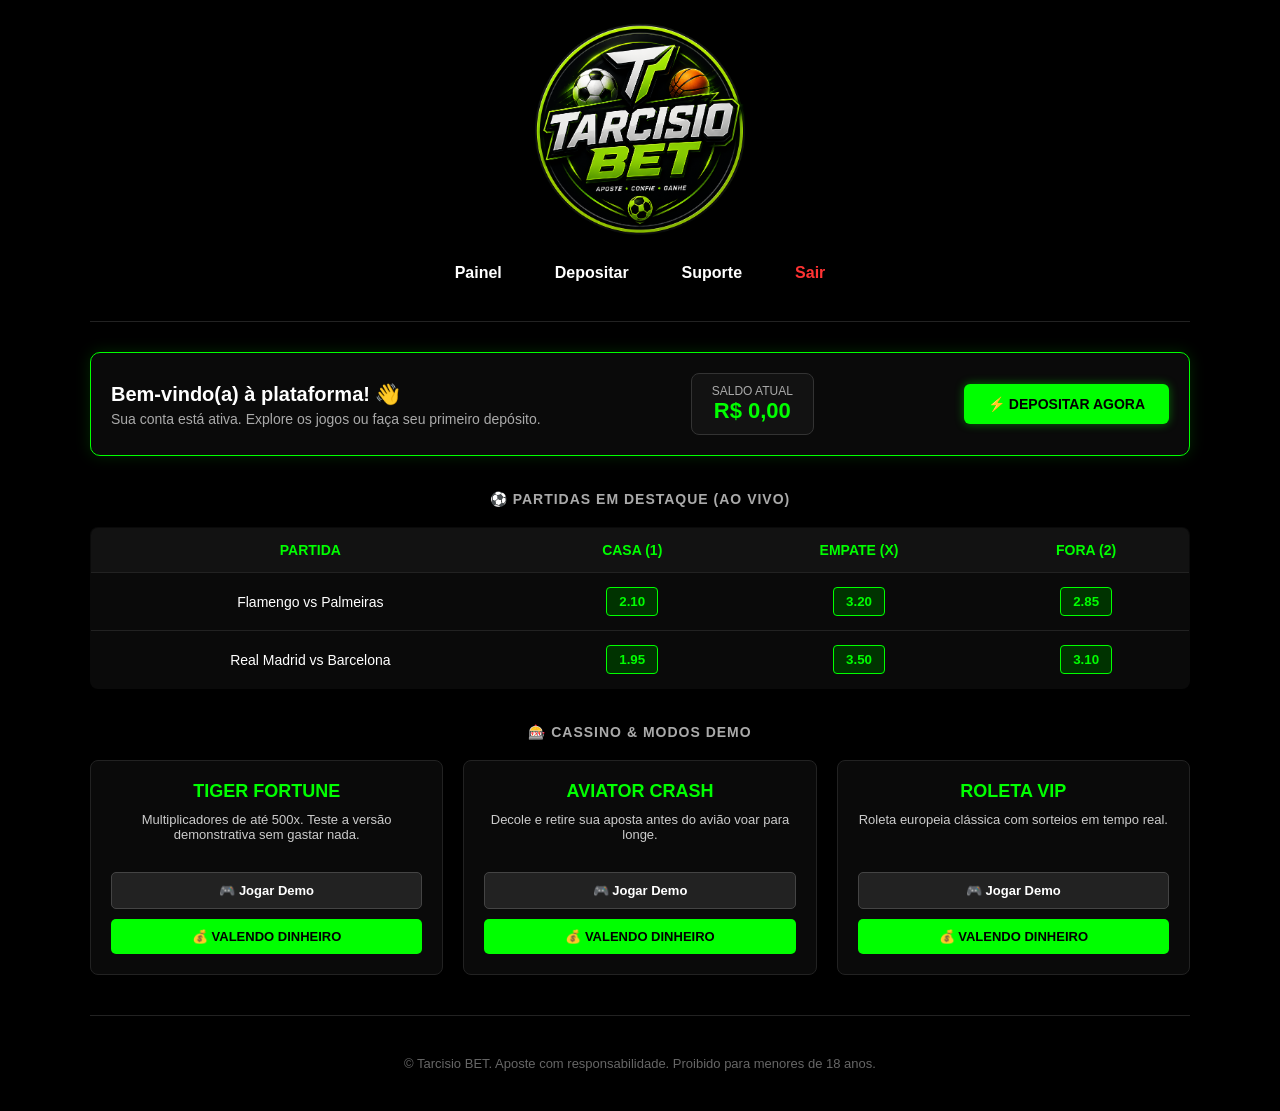
==== dashboard.html @ fb3112d4 "tarcisiobet" ====
<!DOCTYPE html>
<html lang="pt-br">
<head>
    <meta charset="UTF-8">
    <meta name="viewport" content="width=device-width, initial-scale=1.0">
    <title>Tarcisio BET - Painel do Usuário</title>
    <link rel="icon" type="image/png" href="navegador.png">
    <link rel="stylesheet" href="style.css">
    <style>
        /* ESTILOS EXCLUSIVOS DO PAINEL DO USUÁRIO */
        .bar-usuario {
            background-color: #0a0a0a;
            border: 1px solid #00ff00;
            border-radius: 10px;
            padding: 20px;
            max-width: 1100px;
            margin: 20px auto;
            display: flex;
            justify-content: space-between;
            align-items: center;
            flex-wrap: wrap;
            gap: 15px;
            box-shadow: 0 0 15px rgba(0, 255, 0, 0.15);
        }

        .info-usuario h3 {
            color: #ffffff;
            font-size: 20px;
            margin-bottom: 5px;
        }

        .info-usuario p {
            color: #aaaaaa;
            font-size: 14px;
        }

        .saldo-box {
            background-color: #121212;
            border: 1px solid #333333;
            padding: 10px 20px;
            border-radius: 8px;
            text-align: center;
        }

        .saldo-box label {
            display: block;
            font-size: 12px;
            color: #aaaaaa;
            text-transform: uppercase;
        }

        .saldo-box span {
            font-size: 22px;
            font-weight: bold;
            color: #00ff00;
        }

        .btn-deposito-rapido {
            background-color: #00ff00 !important;
            color: #000000 !important;
            font-weight: bold;
            text-decoration: none;
            padding: 12px 24px;
            border-radius: 6px;
            text-transform: uppercase;
            font-size: 14px;
            transition: 0.2s;
            box-shadow: 0 0 10px rgba(0, 255, 0, 0.4);
        }

        .btn-deposito-rapido:hover {
            background-color: #00cc00 !important;
            transform: scale(1.03);
        }

        /* SEÇÃO DE JOGOS & DEMO */
        .jogos-grid {
            display: grid;
            grid-template-columns: repeat(3, 1fr);
            gap: 20px;
            max-width: 1100px;
            margin: 20px auto 40px auto;
        }

        .card-jogo {
            background-color: #0a0a0a;
            border: 1px solid #222222;
            border-radius: 8px;
            padding: 20px;
            text-align: center;
            transition: border-color 0.2s;
        }

        .card-jogo:hover {
            border-color: #00ff00;
        }

        .card-jogo h4 {
            color: #00ff00;
            font-size: 18px;
            margin-bottom: 10px;
            text-transform: uppercase;
        }

        .card-jogo p {
            font-size: 13px;
            color: #cccccc;
            margin-bottom: 20px;
            min-height: 40px;
        }

        .botoes-jogo {
            display: flex;
            flex-direction: column;
            gap: 10px;
        }

        .btn-demo {
            background-color: #222222;
            color: #ffffff;
            border: 1px solid #444444;
            padding: 10px;
            border-radius: 5px;
            cursor: pointer;
            font-weight: bold;
            font-size: 13px;
            transition: 0.2s;
        }

        .btn-demo:hover {
            background-color: #333333;
            border-color: #00ff00;
            color: #00ff00;
        }

        .btn-jogar-real {
            background-color: #00ff00;
            color: #000000;
            border: none;
            padding: 10px;
            border-radius: 5px;
            cursor: pointer;
            font-weight: bold;
            font-size: 13px;
            text-transform: uppercase;
        }

        /* TABELA DE JOGOS AO VIVO */
        .tabela-apostas {
            max-width: 1100px;
            margin: 20px auto;
            width: 100%;
            border-collapse: collapse;
            background-color: #0a0a0a;
            border-radius: 8px;
            overflow: hidden;
            border: 1px solid #222222;
        }

        .tabela-apostas th, .tabela-apostas td {
            padding: 14px;
            text-align: center;
            border-bottom: 1px solid #222222;
            font-size: 14px;
        }

        .tabela-apostas th {
            background-color: #121212;
            color: #00ff00;
            text-transform: uppercase;
        }

        .btn-odd {
            background-color: #003300;
            color: #00ff00;
            border: 1px solid #00ff00;
            padding: 6px 12px;
            border-radius: 4px;
            cursor: pointer;
            font-weight: bold;
            transition: 0.2s;
        }

        .btn-odd:hover {
            background-color: #00ff00;
            color: #000000;
        }

        @media (max-width: 850px) {
            .jogos-grid {
                grid-template-columns: 1fr;
            }
            .bar-usuario {
                flex-direction: column;
                text-align: center;
            }
        }
    </style>
</head>
<body>

    <header>
        <div class="logo-container">
            <a href="dashboard.html">
                <img src="logo da bet.png" alt="Logo Tarcisio BET">
            </a>
        </div>
        
        <nav class="menu-navegacao">
            <a class="btn-inicio" href="dashboard.html">Painel</a>
            <a class="btn-inicio" href="pagamento.html">Depositar</a>
            <a class="btn-inicio" href="suporte.html">Suporte</a>
            <a class="btn-inicio" href="pag principal.html" style="color: #ff3333 !important;">Sair</a>
        </nav>
    </header>

    <hr>

    <main>
        <!-- BARRA DO USUÁRIO LOGADO -->
        <section class="bar-usuario">
            <div class="info-usuario">
                <h3 id="nome_boas_vindas">Bem-vindo(a) à plataforma! 👋</h3>
                <p>Sua conta está ativa. Explore os jogos ou faça seu primeiro depósito.</p>
            </div>

            <div class="saldo-box">
                <label>Saldo Atual</label>
                <span>R$ 0,00</span>
            </div>

            <a href="pagamento.html" class="btn-deposito-rapido">⚡ Depositar Agora</a>
        </section>

        <!-- APOSTAS ESPORTIVAS EM DESTAQUE -->
        <h3 class="titulo-secao">⚽ Partidas em Destaque (Ao Vivo)</h3>
        
        <table class="tabela-apostas">
            <thead>
                <tr>
                    <th>Partida</th>
                    <th>Casa (1)</th>
                    <th>Empate (X)</th>
                    <th>Fora (2)</th>
                </tr>
            </thead>
            <tbody>
                <tr>
                    <td>Flamengo vs Palmeiras</td>
                    <td><button class="btn-odd" onclick="alertaDeposito()">2.10</button></td>
                    <td><button class="btn-odd" onclick="alertaDeposito()">3.20</button></td>
                    <td><button class="btn-odd" onclick="alertaDeposito()">2.85</button></td>
                </tr>
                <tr>
                    <td>Real Madrid vs Barcelona</td>
                    <td><button class="btn-odd" onclick="alertaDeposito()">1.95</button></td>
                    <td><button class="btn-odd" onclick="alertaDeposito()">3.50</button></td>
                    <td><button class="btn-odd" onclick="alertaDeposito()">3.10</button></td>
                </tr>
            </tbody>
        </table>

        <!-- JOGOS DE CASSINO / SLOTS -->
        <h3 class="titulo-secao">🎰 Cassino & Modos Demo</h3>

        <div class="jogos-grid">
            <div class="card-jogo">
                <h4>Tiger Fortune</h4>
                <p>Multiplicadores de até 500x. Teste a versão demonstrativa sem gastar nada.</p>
                <div class="botoes-jogo">
                    <button class="btn-demo" onclick="abrirDemo('Tiger Fortune')">🎮 Jogar Demo</button>
                    <button class="btn-jogar-real" onclick="alertaDeposito()">💰 Valendo Dinheiro</button>
                </div>
            </div>

            <div class="card-jogo">
                <h4>Aviator Crash</h4>
                <p>Decole e retire sua aposta antes do avião voar para longe.</p>
                <div class="botoes-jogo">
                    <button class="btn-demo" onclick="abrirDemo('Aviator Crash')">🎮 Jogar Demo</button>
                    <button class="btn-jogar-real" onclick="alertaDeposito()">💰 Valendo Dinheiro</button>
                </div>
            </div>

            <div class="card-jogo">
                <h4>Roleta VIP</h4>
                <p>Roleta europeia clássica com sorteios em tempo real.</p>
                <div class="botoes-jogo">
                    <button class="btn-demo" onclick="abrirDemo('Roleta VIP')">🎮 Jogar Demo</button>
                    <button class="btn-jogar-real" onclick="alertaDeposito()">💰 Valendo Dinheiro</button>
                </div>
            </div>
        </div>
    </main>

    <hr>

    <footer>
        <p>© Tarcisio BET. Aposte com responsabilidade. Proibido para menores de 18 anos.</p>
    </footer>

    <script>
        // Pega o nome vindo do formulário de cadastro via URL (opcional)
        const params = new URLSearchParams(window.location.search);
        const nome = params.get('nome');
        if (nome) {
            document.getElementById('nome_boas_vindas').textContent = `Bem-vindo(a), ${nome}! 👋`;
        }

        // Função ao clicar em apostar com saldo zero
        function alertaDeposito() {
            if (confirm("Você precisa de saldo para apostar valendo dinheiro real.\nDeseja ir para a página de depósito agora?")) {
                window.location.href = "pagamento.html";
            }
        }

        // Modo treino (Demo)
        function abrirDemo(nomeJogo) {
            alert(`Iniciando modo demonstrativo do jogo: ${nomeJogo}.\n\n(Neste modo você joga com moedas fictícias para testar!)`);
        }
    </script>
</body>
</html>
---- style.css ----
/* ==========================================================
   CONFIGURAÇÃO GERAL, VARIÁVEIS E RESET (PRETO & VERDE NEON)
   ========================================================== */
:root {
    --primary: #00ff00;
    --primary-hover: #00cc00;
    --primary-glow: rgba(0, 255, 0, 0.25);
    --bg-dark: #000000;
    --card-bg: #0a0a0a;
    --surface: #121212;
    --border: #222222;
    --border-active: #00ff00;
    --text-main: #ffffff;
    --text-muted: #aaaaaa;
    --danger: #ff3355;
    --gold: #ffb703;
}

* {
    box-sizing: border-box;
    margin: 0;
    padding: 0;
    font-family: Arial, Helvetica, sans-serif;
    -webkit-tap-highlight-color: rgba(0, 255, 0, 0.2) !important;
}

/* ELIMINAÇÃO DO DESTAQUE AZUL AO SELECIONAR TEXTOS */
::selection {
    background-color: var(--primary) !important;
    color: #000000 !important;
}

html, body {
    background-color: var(--bg-dark) !important;
    color: var(--text-main) !important;
    width: 100%;
    min-height: 100vh;
    overflow-x: hidden;
}

body {
    padding: 20px 15px 40px 15px;
}

/* ==========================================================
   CABEÇALHO E REMOÇÃO DO FUNDO PRETO DA LOGO
   ========================================================== */
header {
    width: 100%;
    max-width: 1100px;
    margin: 0 auto 20px auto;
    text-align: center;
}

.logo-container {
    text-align: center;
    margin-bottom: 15px;
}

.logo-container img {
    max-width: 220px;
    width: 100%;
    height: auto;
    display: block;
    margin: 0 auto;
    /* Remove o quadrado preto e mantém apenas os elementos visíveis */
    mix-blend-mode: screen;
}

.menu-navegacao {
    display: flex;
    justify-content: center;
    gap: 15px;
    align-items: center;
    flex-wrap: wrap;
}

.btn-inicio {
    color: var(--text-main) !important;
    text-decoration: none;
    font-weight: bold;
    font-size: 16px;
    padding: 8px 18px;
    border-radius: 20px;
    border: 1px solid transparent;
    transition: all 0.2s ease;
}

.btn-inicio:hover, 
.btn-inicio.ativo {
    color: var(--primary) !important;
    background-color: var(--surface) !important;
    border-color: var(--primary);
    box-shadow: 0 0 10px var(--primary-glow);
}

hr {
    border: 0;
    height: 1px;
    background: var(--border);
    margin: 30px auto;
    width: 100%;
    max-width: 1100px;
}

/* ==========================================================
   CONTAINER PRINCIPAL
   ========================================================== */
.container {
    max-width: 1100px;
    margin: 0 auto;
    padding: 0;
}

/* ==========================================================
   HERO BANNER & BANNER DEMO
   ========================================================== */
.hero-banner,
.banner-demo {
    background: linear-gradient(135deg, rgba(0, 255, 0, 0.08) 0%, var(--card-bg) 100%);
    border: 1px solid var(--primary);
    border-radius: 12px;
    padding: 30px 20px;
    margin: 20px auto 25px auto;
    max-width: 1100px;
    width: 100%;
    text-align: center;
    box-shadow: 0 0 20px var(--primary-glow);
    display: flex;
    flex-direction: column;
    align-items: center;
    justify-content: center;
    gap: 15px;
}

.banner-demo {
    flex-direction: row;
    justify-content: space-between;
    text-align: left;
}

.hero-banner h2,
.banner-demo h2 {
    font-size: 24px;
    margin: 0;
    color: var(--primary);
    text-transform: uppercase;
    font-weight: 800;
}

.hero-banner p,
.banner-demo p {
    color: var(--text-muted);
    font-size: 15px;
    margin: 0;
    line-height: 1.5;
}

.badge-demo {
    background-color: var(--primary);
    color: #000000;
    padding: 8px 16px;
    font-weight: 800;
    border-radius: 30px;
    font-size: 12px;
    text-transform: uppercase;
    box-shadow: 0 0 12px var(--primary-glow);
    white-space: nowrap;
}

.btn-criar-conta,
.btn-criar-conta-banner {
    display: inline-block;
    background-color: var(--primary) !important;
    color: #000000 !important;
    font-weight: bold;
    font-size: 16px;
    text-transform: uppercase;
    text-decoration: none;
    padding: 14px 28px;
    border-radius: 8px;
    border: none;
    cursor: pointer;
    box-shadow: 0 0 15px var(--primary-glow);
    transition: all 0.2s ease-in-out;
}

.btn-criar-conta:hover,
.btn-criar-conta-banner:hover {
    background-color: var(--primary-hover) !important;
    transform: scale(1.02);
    box-shadow: 0 0 25px var(--primary-glow);
}

/* ==========================================================
   FILTROS DE CATEGORIA (PÁGINA DE JOGOS)
   ========================================================== */
.categorias-bar {
    display: flex;
    gap: 10px;
    margin-bottom: 25px;
    overflow-x: auto;
    padding-bottom: 8px;
    scrollbar-width: none;
}

.categorias-bar::-webkit-scrollbar {
    display: none;
}

.btn-cat {
    background-color: var(--card-bg);
    border: 1px solid var(--border);
    color: var(--text-muted);
    padding: 10px 20px;
    border-radius: 30px;
    cursor: pointer;
    font-weight: bold;
    font-size: 13px;
    white-space: nowrap;
    transition: all 0.2s ease;
}

.btn-cat.ativo, 
.btn-cat:hover {
    border-color: var(--primary);
    color: var(--primary);
    background-color: rgba(0, 255, 0, 0.1);
    box-shadow: 0 0 10px var(--primary-glow);
}

/* ==========================================================
   CARDS DE MODALIDADES E JOGOS (GRID SIMÉTRICO)
   ========================================================== */
.titulo-secao {
    text-align: center;
    margin: 35px auto 15px auto;
    font-size: 14px;
    color: var(--text-muted);
    text-transform: uppercase;
    letter-spacing: 1px;
}

.cards-grid,
.grid-jogos {
    display: grid;
    grid-template-columns: repeat(auto-fill, minmax(250px, 1fr));
    gap: 20px;
    margin: 20px auto 30px auto;
    max-width: 1100px;
    width: 100%;
}

.card,
.card-jogo {
    background-color: var(--card-bg);
    border: 1px solid var(--border);
    border-radius: 12px;
    padding: 20px;
    text-align: center;
    display: flex;
    flex-direction: column;
    justify-content: space-between;
    box-shadow: 0 0 15px rgba(0, 0, 0, 0.5);
    transition: all 0.3s ease;
    overflow: hidden;
    position: relative;
}

.card:hover,
.card-jogo:hover {
    border-color: var(--primary);
    box-shadow: 0 0 20px var(--primary-glow);
    transform: translateY(-4px);
}

.card h3,
.info-jogo h3 {
    color: var(--primary);
    margin: 10px 0 6px 0;
    font-size: 18px;
    text-transform: uppercase;
    font-weight: bold;
}

.card p,
.info-jogo p {
    color: var(--text-muted);
    font-size: 13px;
    line-height: 1.4;
    margin-bottom: 15px;
}

.odd-highlight {
    font-size: 18px;
    font-weight: bold;
    color: var(--primary);
    margin-top: auto;
}

/* COMPONENTES DO CARD DE JOGO */
.capa-jogo {
    height: 150px;
    border-radius: 8px;
    background-size: cover;
    background-position: center;
    position: relative;
    display: flex;
    align-items: center;
    justify-content: center;
    border: 1px solid var(--border);
}

.tag-modalidade {
    position: absolute;
    top: 10px;
    left: 10px;
    background: rgba(0, 0, 0, 0.85);
    border: 1px solid var(--primary);
    color: var(--primary);
    font-size: 10px;
    font-weight: bold;
    padding: 4px 8px;
    border-radius: 4px;
    text-transform: uppercase;
    z-index: 2;
}

.icone-play {
    width: 50px;
    height: 50px;
    background-color: var(--primary);
    border-radius: 50%;
    display: flex;
    align-items: center;
    justify-content: center;
    color: #000000;
    font-size: 18px;
    opacity: 0;
    transform: scale(0.8);
    transition: all 0.25s ease;
    cursor: pointer;
    z-index: 2;
    box-shadow: 0 0 15px var(--primary-glow);
}

.card-jogo:hover .icone-play {
    opacity: 1;
    transform: scale(1);
}

.botoes-card {
    display: grid;
    grid-template-columns: 1fr 1fr;
    gap: 8px;
    margin-top: 10px;
}

.btn-play-demo {
    background-color: var(--surface);
    color: var(--primary);
    border: 1px solid var(--primary);
    padding: 10px;
    border-radius: 6px;
    font-weight: bold;
    font-size: 12px;
    cursor: pointer;
    transition: all 0.2s ease;
}

.btn-play-demo:hover {
    background-color: var(--primary);
    color: #000000;
}

.btn-play-real {
    background-color: var(--primary);
    color: #000000;
    border: none;
    padding: 10px;
    border-radius: 6px;
    font-weight: bold;
    font-size: 12px;
    cursor: pointer;
    transition: all 0.2s ease;
}

.btn-play-real:hover {
    background-color: var(--primary-hover);
}

/* ==========================================================
   CAIXAS DE FORMULÁRIO (CADASTRO, SUPORTE, PAGAMENTO)
   ========================================================== */
.caixa-cadastro, 
.card-container,
.suporte-container,
.caixa-pagamento {
    background-color: var(--card-bg);
    border: 1px solid var(--primary);
    border-radius: 12px;
    padding: 30px;
    width: 100%;
    max-width: 520px;
    margin: 30px auto;
    box-shadow: 0 0 20px var(--primary-glow);
}

/* ==========================================================
   TÍTULOS E ELEMENTOS TEXTUAIS
   ========================================================== */
h1 {
    color: var(--primary);
    text-align: center;
    text-transform: uppercase;
    font-size: 24px;
    margin-top: 0;
    margin-bottom: 25px;
    font-weight: 800;
}

h2 {
    font-size: 16px;
    color: var(--text-muted);
    margin: 20px 0 10px 0;
    text-transform: uppercase;
    letter-spacing: 0.5px;
}

.aviso-deposito-minimo {
    font-size: 13px;
    color: var(--primary);
    margin-bottom: 15px;
    font-weight: bold;
}

/* ==========================================================
   ENTRADAS DE DADOS E FORMULÁRIOS (CORREÇÃO DE AZUL DO NAVEGADOR)
   ========================================================== */
.label-campo {
    display: block;
    margin-bottom: 6px;
    font-size: 13px;
    color: var(--text-muted);
    font-weight: bold;
}

input[type="text"],
input[type="email"],
input[type="password"],
input[type="date"],
input[type="number"],
select,
textarea {
    width: 100%;
    padding: 12px;
    background-color: var(--surface) !important;
    border: 1px solid var(--border) !important;
    border-radius: 6px;
    color: var(--text-main) !important;
    font-size: 14px;
    margin-bottom: 15px;
    outline: none;
    transition: border-color 0.2s, box-shadow 0.2s;
}

/* CORREÇÃO PARA O CAMPO DE AUTO-FILL AZUL DO GOOGLE CHROME/EDGE */
input:-webkit-autofill,
input:-webkit-autofill:hover, 
input:-webkit-autofill:focus, 
input:-webkit-autofill:active {
    -webkit-box-shadow: 0 0 0 30px var(--surface) inset !important;
    -webkit-text-fill-color: var(--text-main) !important;
    caret-color: var(--primary) !important;
    transition: background-color 5000s ease-in-out 0s;
}

input::placeholder, 
textarea::placeholder {
    color: #666666;
}

select option {
    background-color: var(--surface);
    color: var(--text-main);
}

input:focus, 
select:focus,
textarea:focus {
    border-color: var(--primary) !important;
    box-shadow: 0 0 8px var(--primary-glow) !important;
}

/* ==========================================================
   BOTÕES DE SELEÇÃO DE APOSTA / VALORES
   ========================================================== */
.grid-apostas {
    display: grid;
    grid-template-columns: repeat(2, 1fr);
    gap: 12px;
    margin-bottom: 15px;
}

.card-aposta input[type="radio"] {
    display: none !important;
}

.card-aposta label {
    display: flex !important;
    align-items: center;
    justify-content: center;
    background-color: #002200 !important;
    border: 2px solid var(--primary) !important;
    border-radius: 8px;
    padding: 14px;
    color: var(--primary) !important;
    font-weight: bold;
    font-size: 16px;
    cursor: pointer;
    transition: all 0.2s ease-in-out;
    text-align: center;
    width: 100%;
}

.card-aposta label:hover {
    background-color: #004d00 !important;
    color: var(--text-main) !important;
    box-shadow: 0 0 10px var(--primary-glow);
    transform: translateY(-2px);
}

.card-aposta input[type="radio"]:checked + label {
    border-color: var(--primary) !important;
    background-color: var(--primary) !important;
    color: #000000 !important;
    box-shadow: 0 0 15px var(--primary-glow);
}

/* CAMPO DE VALOR CUSTOMIZADO */
.campo-customizado {
    display: flex;
    align-items: center;
    background-color: var(--surface) !important;
    border: 1px solid var(--border) !important;
    border-radius: 6px;
    padding: 0 12px;
    margin-top: 5px;
    margin-bottom: 15px;
}

.simbolo-moeda {
    color: var(--primary);
    font-weight: bold;
    font-size: 15px;
    margin-right: 8px;
}

.campo-customizado input {
    border: none !important;
    margin-bottom: 0 !important;
    background: transparent !important;
    padding: 12px 0;
    color: var(--text-main) !important;
    width: 100%;
}

/* ==========================================================
   MODAL POPUP DO JOGO DEMO
   ========================================================== */
.modal-overlay {
    position: fixed;
    top: 0;
    left: 0;
    width: 100%;
    height: 100%;
    background: rgba(0, 0, 0, 0.9);
    backdrop-filter: blur(8px);
    display: none;
    justify-content: center;
    align-items: center;
    z-index: 9999;
    padding: 16px;
    opacity: 0;
    transition: opacity 0.3s ease;
}

.modal-overlay.ativo {
    display: flex;
    opacity: 1;
}

.modal-container {
    background-color: var(--card-bg);
    border: 1px solid var(--primary);
    border-radius: 16px;
    width: 100%;
    max-width: 650px;
    overflow: hidden;
    box-shadow: 0 0 30px var(--primary-glow);
    display: flex;
    flex-direction: column;
}

.modal-header {
    background-color: var(--surface);
    padding: 16px 20px;
    display: flex;
    justify-content: space-between;
    align-items: center;
    border-bottom: 1px solid var(--border);
}

.modal-header h3 {
    color: var(--text-main);
    font-size: 16px;
    font-weight: bold;
    display: flex;
    align-items: center;
    gap: 10px;
}

.modal-header h3 span {
    background: var(--primary);
    color: #000000;
    font-size: 10px;
    padding: 3px 8px;
    border-radius: 4px;
    font-weight: bold;
}

.btn-fechar {
    background: transparent;
    border: none;
    color: var(--text-muted);
    font-size: 24px;
    cursor: pointer;
    transition: color 0.2s;
}

.btn-fechar:hover {
    color: var(--danger);
}

.modal-body {
    padding: 20px;
    display: flex;
    flex-direction: column;
    align-items: center;
    background: var(--bg-dark);
}

.game-screen {
    width: 100%;
    height: 280px;
    background-color: #050505;
    border-radius: 10px;
    border: 1px solid var(--border);
    display: flex;
    flex-direction: column;
    align-items: center;
    justify-content: center;
    position: relative;
    overflow: hidden;
}

.demo-controls {
    width: 100%;
    margin-top: 16px;
    display: flex;
    flex-direction: column;
    gap: 12px;
    background: var(--surface);
    padding: 16px;
    border-radius: 10px;
    border: 1px solid var(--border);
}

.demo-top-bar {
    display: flex;
    justify-content: space-between;
    align-items: center;
    width: 100%;
}

.saldo-demo {
    font-size: 13px;
    color: var(--text-muted);
}

.saldo-demo strong {
    color: var(--primary);
    font-size: 15px;
}

.btn-reset-saldo {
    background: transparent;
    border: none;
    color: var(--text-muted);
    cursor: pointer;
    font-size: 12px;
    text-decoration: underline;
}

.btn-reset-saldo:hover {
    color: var(--text-main);
}

.bet-control-group {
    display: flex;
    gap: 10px;
    align-items: center;
    width: 100%;
}

.aposta-input-box {
    display: flex;
    align-items: center;
    gap: 8px;
    background-color: var(--bg-dark);
    border: 1px solid var(--border);
    padding: 8px 12px;
    border-radius: 6px;
    flex-grow: 1;
}

.aposta-input-box label {
    color: var(--text-muted);
    font-size: 12px;
    font-weight: bold;
}

.aposta-input-box input {
    background: transparent !important;
    border: none !important;
    color: var(--primary) !important;
    font-size: 15px;
    font-weight: bold;
    margin-bottom: 0 !important;
    padding: 0 !important;
}

.quick-bets {
    display: flex;
    gap: 4px;
}

.btn-quick {
    background-color: var(--bg-dark);
    border: 1px solid var(--border);
    color: var(--text-main);
    padding: 8px 10px;
    border-radius: 6px;
    font-size: 11px;
    font-weight: bold;
    cursor: pointer;
}

.btn-quick:hover {
    border-color: var(--primary);
    color: var(--primary);
}

.btn-acao-demo {
    width: 100%;
    background-color: var(--primary) !important;
    color: #000000 !important;
    border: none !important;
    padding: 14px;
    font-weight: bold;
    font-size: 15px;
    border-radius: 6px;
    cursor: pointer;
    text-transform: uppercase;
    box-shadow: 0 0 12px var(--primary-glow);
    transition: all 0.2s ease;
}

.btn-acao-demo:hover:not(:disabled) {
    background-color: var(--primary-hover) !important;
}

.btn-acao-demo:disabled {
    opacity: 0.5;
    cursor: not-allowed;
    box-shadow: none;
}

/* ==========================================================
   BOTÕES GERAIS E FOOTER
   ========================================================== */
button[type="submit"], 
.btn-principal {
    width: 100%;
    background-color: var(--primary) !important;
    color: #000000 !important;
    border: none !important;
    padding: 14px;
    border-radius: 6px;
    font-weight: bold;
    font-size: 16px;
    cursor: pointer;
    text-transform: uppercase;
    box-shadow: 0 0 12px var(--primary-glow);
    transition: background-color 0.2s, transform 0.1s, box-shadow 0.2s;
}

button[type="submit"]:hover, 
.btn-principal:hover {
    background-color: var(--primary-hover) !important;
    color: #000000 !important;
    transform: scale(1.01);
    box-shadow: 0 0 18px var(--primary-glow);
}

footer {
    text-align: center;
    margin-top: 40px;
    color: #666666;
    font-size: 13px;
}

/* ==========================================================
   RESPONSIVIDADE
   ========================================================== */
@media (max-width: 850px) {
    .cards-grid,
    .grid-jogos {
        grid-template-columns: repeat(2, 1fr);
    }
}

@media (max-width: 600px) {
    body {
        padding: 10px;
    }

    .banner-demo {
        flex-direction: column;
        align-items: flex-start;
    }

    .menu-navegacao {
        gap: 8px;
    }

    .btn-inicio {
        font-size: 14px;
        padding: 6px 12px;
    }

    .cards-grid,
    .grid-jogos {
        grid-template-columns: 1fr;
    }

    .bet-control-group {
        flex-direction: column;
    }

    .aposta-input-box, 
    .quick-bets {
        width: 100%;
    }

    .quick-bets {
        justify-content: space-between;
    }

    .btn-quick {
        flex: 1;
        text-align: center;
    }

    .caixa-cadastro, 
    .card-container,
    .suporte-container,
    .caixa-pagamento {
        padding: 20px 15px;
    }
}

@media (max-width: 400px) {
    .grid-apostas {
        grid-template-columns: 1fr;
    }

    .btn-inicio {
        font-size: 13px;
        padding: 5px 8px;
    }

    h1 {
        font-size: 20px;
    }
}
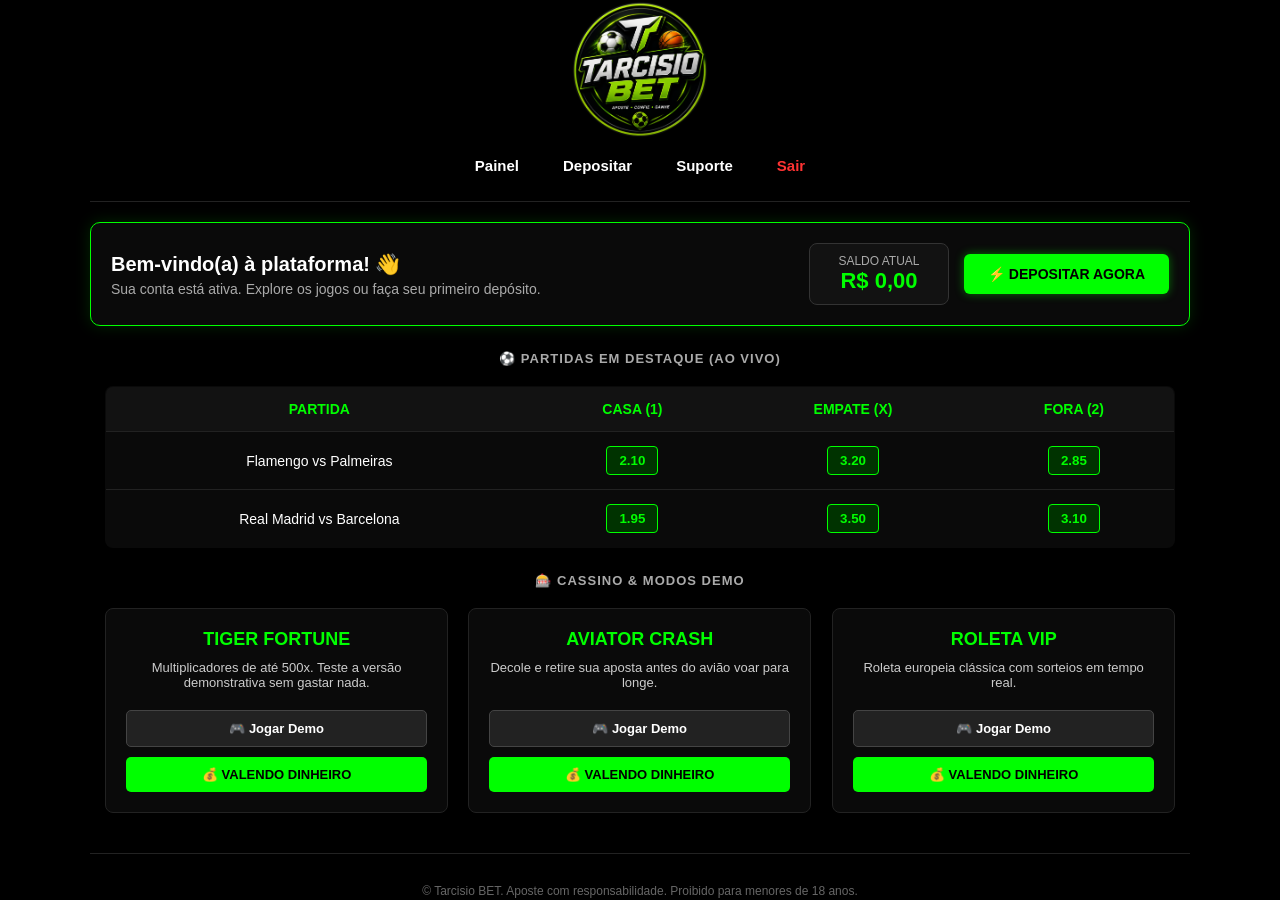
==== commit 27eee975: "pag nova" ====
--- a/dashboard.html
+++ b/dashboard.html
@@ -7,7 +7,27 @@
     <link rel="icon" type="image/png" href="navegador.png">
     <link rel="stylesheet" href="style.css">
     <style>
-        /* ESTILOS EXCLUSIVOS DO PAINEL DO USUÁRIO */
+        /* RESET E CORREÇÕES GLOBAIS DE RESPONSIVIDADE */
+        * {
+            box-sizing: border-box;
+        }
+
+        html, body {
+            overflow-x: hidden;
+            margin: 0;
+            padding: 0;
+        }
+
+        /* AJUSTE FINO DA LOGO NO CABEÇALHO */
+        .logo-container img {
+            width: 140px;
+            height: auto;
+            max-width: 100%;
+            display: block;
+            margin: 0 auto;
+        }
+
+        /* ESTILOS EXCLUSIVOS DO PAINEL DO USUÁRIO (OTIMIZADOS E RESPONSIVOS) */
         .bar-usuario {
             background-color: #0a0a0a;
             border: 1px solid #00ff00;
@@ -21,17 +41,24 @@
             flex-wrap: wrap;
             gap: 15px;
             box-shadow: 0 0 15px rgba(0, 255, 0, 0.15);
+            width: calc(100% - 30px); /* Garante margem lateral em mobile */
+        }
+
+        .info-usuario {
+            flex: 1 1 250px;
         }
 
         .info-usuario h3 {
             color: #ffffff;
             font-size: 20px;
             margin-bottom: 5px;
+            word-break: break-word;
         }
 
         .info-usuario p {
             color: #aaaaaa;
             font-size: 14px;
+            margin: 0;
         }
 
         .saldo-box {
@@ -40,6 +67,7 @@
             padding: 10px 20px;
             border-radius: 8px;
             text-align: center;
+            min-width: 140px;
         }
 
         .saldo-box label {
@@ -66,6 +94,8 @@
             font-size: 14px;
             transition: 0.2s;
             box-shadow: 0 0 10px rgba(0, 255, 0, 0.4);
+            text-align: center;
+            display: inline-block;
         }
 
         .btn-deposito-rapido:hover {
@@ -73,13 +103,14 @@
             transform: scale(1.03);
         }
 
-        /* SEÇÃO DE JOGOS & DEMO */
+        /* SEÇÃO DE JOGOS & DEMO (GRID RESPONSIVO OTIMIZADO) */
         .jogos-grid {
             display: grid;
-            grid-template-columns: repeat(3, 1fr);
+            grid-template-columns: repeat(auto-fit, minmax(260px, 1fr));
             gap: 20px;
             max-width: 1100px;
             margin: 20px auto 40px auto;
+            padding: 0 15px;
         }
 
         .card-jogo {
@@ -89,6 +120,9 @@
             padding: 20px;
             text-align: center;
             transition: border-color 0.2s;
+            display: flex;
+            flex-direction: column;
+            justify-content: space-between;
         }
 
         .card-jogo:hover {
@@ -98,6 +132,7 @@
         .card-jogo h4 {
             color: #00ff00;
             font-size: 18px;
+            margin-top: 0;
             margin-bottom: 10px;
             text-transform: uppercase;
         }
@@ -106,7 +141,7 @@
             font-size: 13px;
             color: #cccccc;
             margin-bottom: 20px;
-            min-height: 40px;
+            flex-grow: 1;
         }
 
         .botoes-jogo {
@@ -125,6 +160,7 @@
             font-weight: bold;
             font-size: 13px;
             transition: 0.2s;
+            width: 100%;
         }
 
         .btn-demo:hover {
@@ -143,18 +179,26 @@
             font-weight: bold;
             font-size: 13px;
             text-transform: uppercase;
-        }
-
-        /* TABELA DE JOGOS AO VIVO */
-        .tabela-apostas {
+            width: 100%;
+        }
+
+        /* TABELA DE JOGOS AO VIVO COM SUPORTE A ROLAGEM HORIZONTAL NO MOBILE */
+        .tabela-container {
             max-width: 1100px;
             margin: 20px auto;
+            overflow-x: auto;
+            -webkit-overflow-scrolling: touch;
+            padding: 0 15px;
+        }
+
+        .tabela-apostas {
             width: 100%;
             border-collapse: collapse;
             background-color: #0a0a0a;
             border-radius: 8px;
             overflow: hidden;
             border: 1px solid #222222;
+            min-width: 500px;
         }
 
         .tabela-apostas th, .tabela-apostas td {
@@ -186,14 +230,25 @@
             color: #000000;
         }
 
+        .titulo-secao {
+            max-width: 1100px;
+            margin: 25px auto 15px auto;
+            padding: 0 15px;
+        }
+
         @media (max-width: 850px) {
-            .jogos-grid {
-                grid-template-columns: 1fr;
-            }
             .bar-usuario {
                 flex-direction: column;
                 text-align: center;
             }
+
+            .saldo-box {
+                width: 100%;
+            }
+
+            .btn-deposito-rapido {
+                width: 100%;
+            }
         }
     </style>
 </head>
@@ -202,7 +257,7 @@
     <header>
         <div class="logo-container">
             <a href="dashboard.html">
-                <img src="logo da bet.png" alt="Logo Tarcisio BET">
+                <img src="logo da bet.png" alt="Logo Tarcisio BET" fetchpriority="high">
             </a>
         </div>
         
@@ -210,7 +265,7 @@
             <a class="btn-inicio" href="dashboard.html">Painel</a>
             <a class="btn-inicio" href="pagamento.html">Depositar</a>
             <a class="btn-inicio" href="suporte.html">Suporte</a>
-            <a class="btn-inicio" href="pag principal.html" style="color: #ff3333 !important;">Sair</a>
+            <a class="btn-inicio" href="index.html" style="color: #ff3333 !important;">Sair</a>
         </nav>
     </header>
 
@@ -235,38 +290,42 @@
         <!-- APOSTAS ESPORTIVAS EM DESTAQUE -->
         <h3 class="titulo-secao">⚽ Partidas em Destaque (Ao Vivo)</h3>
         
-        <table class="tabela-apostas">
-            <thead>
-                <tr>
-                    <th>Partida</th>
-                    <th>Casa (1)</th>
-                    <th>Empate (X)</th>
-                    <th>Fora (2)</th>
-                </tr>
-            </thead>
-            <tbody>
-                <tr>
-                    <td>Flamengo vs Palmeiras</td>
-                    <td><button class="btn-odd" onclick="alertaDeposito()">2.10</button></td>
-                    <td><button class="btn-odd" onclick="alertaDeposito()">3.20</button></td>
-                    <td><button class="btn-odd" onclick="alertaDeposito()">2.85</button></td>
-                </tr>
-                <tr>
-                    <td>Real Madrid vs Barcelona</td>
-                    <td><button class="btn-odd" onclick="alertaDeposito()">1.95</button></td>
-                    <td><button class="btn-odd" onclick="alertaDeposito()">3.50</button></td>
-                    <td><button class="btn-odd" onclick="alertaDeposito()">3.10</button></td>
-                </tr>
-            </tbody>
-        </table>
+        <div class="tabela-container">
+            <table class="tabela-apostas">
+                <thead>
+                    <tr>
+                        <th>Partida</th>
+                        <th>Casa (1)</th>
+                        <th>Empate (X)</th>
+                        <th>Fora (2)</th>
+                    </tr>
+                </thead>
+                <tbody>
+                    <tr>
+                        <td>Flamengo vs Palmeiras</td>
+                        <td><button class="btn-odd" onclick="alertaDeposito()">2.10</button></td>
+                        <td><button class="btn-odd" onclick="alertaDeposito()">3.20</button></td>
+                        <td><button class="btn-odd" onclick="alertaDeposito()">2.85</button></td>
+                    </tr>
+                    <tr>
+                        <td>Real Madrid vs Barcelona</td>
+                        <td><button class="btn-odd" onclick="alertaDeposito()">1.95</button></td>
+                        <td><button class="btn-odd" onclick="alertaDeposito()">3.50</button></td>
+                        <td><button class="btn-odd" onclick="alertaDeposito()">3.10</button></td>
+                    </tr>
+                </tbody>
+            </table>
+        </div>
 
         <!-- JOGOS DE CASSINO / SLOTS -->
         <h3 class="titulo-secao">🎰 Cassino & Modos Demo</h3>
 
         <div class="jogos-grid">
             <div class="card-jogo">
-                <h4>Tiger Fortune</h4>
-                <p>Multiplicadores de até 500x. Teste a versão demonstrativa sem gastar nada.</p>
+                <div>
+                    <h4>Tiger Fortune</h4>
+                    <p>Multiplicadores de até 500x. Teste a versão demonstrativa sem gastar nada.</p>
+                </div>
                 <div class="botoes-jogo">
                     <button class="btn-demo" onclick="abrirDemo('Tiger Fortune')">🎮 Jogar Demo</button>
                     <button class="btn-jogar-real" onclick="alertaDeposito()">💰 Valendo Dinheiro</button>
@@ -274,8 +333,10 @@
             </div>
 
             <div class="card-jogo">
-                <h4>Aviator Crash</h4>
-                <p>Decole e retire sua aposta antes do avião voar para longe.</p>
+                <div>
+                    <h4>Aviator Crash</h4>
+                    <p>Decole e retire sua aposta antes do avião voar para longe.</p>
+                </div>
                 <div class="botoes-jogo">
                     <button class="btn-demo" onclick="abrirDemo('Aviator Crash')">🎮 Jogar Demo</button>
                     <button class="btn-jogar-real" onclick="alertaDeposito()">💰 Valendo Dinheiro</button>
@@ -283,8 +344,10 @@
             </div>
 
             <div class="card-jogo">
-                <h4>Roleta VIP</h4>
-                <p>Roleta europeia clássica com sorteios em tempo real.</p>
+                <div>
+                    <h4>Roleta VIP</h4>
+                    <p>Roleta europeia clássica com sorteios em tempo real.</p>
+                </div>
                 <div class="botoes-jogo">
                     <button class="btn-demo" onclick="abrirDemo('Roleta VIP')">🎮 Jogar Demo</button>
                     <button class="btn-jogar-real" onclick="alertaDeposito()">💰 Valendo Dinheiro</button>
@@ -300,21 +363,18 @@
     </footer>
 
     <script>
-        // Pega o nome vindo do formulário de cadastro via URL (opcional)
         const params = new URLSearchParams(window.location.search);
         const nome = params.get('nome');
         if (nome) {
             document.getElementById('nome_boas_vindas').textContent = `Bem-vindo(a), ${nome}! 👋`;
         }
 
-        // Função ao clicar em apostar com saldo zero
         function alertaDeposito() {
             if (confirm("Você precisa de saldo para apostar valendo dinheiro real.\nDeseja ir para a página de depósito agora?")) {
                 window.location.href = "pagamento.html";
             }
         }
 
-        // Modo treino (Demo)
         function abrirDemo(nomeJogo) {
             alert(`Iniciando modo demonstrativo do jogo: ${nomeJogo}.\n\n(Neste modo você joga com moedas fictícias para testar!)`);
         }
--- a/style.css
+++ b/style.css
@@ -39,7 +39,7 @@
 }
 
 body {
-    padding: 20px 15px 40px 15px;
+    padding: 15px 15px 30px 15px;
 }
 
 /* ==========================================================
@@ -48,17 +48,17 @@
 header {
     width: 100%;
     max-width: 1100px;
-    margin: 0 auto 20px auto;
+    margin: 0 auto 15px auto;
     text-align: center;
 }
 
 .logo-container {
     text-align: center;
-    margin-bottom: 15px;
+    margin-bottom: 10px;
 }
 
 .logo-container img {
-    max-width: 220px;
+    max-width: 200px;
     width: 100%;
     height: auto;
     display: block;
@@ -70,7 +70,7 @@
 .menu-navegacao {
     display: flex;
     justify-content: center;
-    gap: 15px;
+    gap: 12px;
     align-items: center;
     flex-wrap: wrap;
 }
@@ -79,8 +79,8 @@
     color: var(--text-main) !important;
     text-decoration: none;
     font-weight: bold;
-    font-size: 16px;
-    padding: 8px 18px;
+    font-size: 15px;
+    padding: 6px 15px;
     border-radius: 20px;
     border: 1px solid transparent;
     transition: all 0.2s ease;
@@ -98,7 +98,7 @@
     border: 0;
     height: 1px;
     background: var(--border);
-    margin: 30px auto;
+    margin: 20px auto;
     width: 100%;
     max-width: 1100px;
 }
@@ -113,24 +113,24 @@
 }
 
 /* ==========================================================
-   HERO BANNER & BANNER DEMO
+   HERO BANNER & BANNER DEMO (COMPACTOS)
    ========================================================== */
 .hero-banner,
 .banner-demo {
     background: linear-gradient(135deg, rgba(0, 255, 0, 0.08) 0%, var(--card-bg) 100%);
     border: 1px solid var(--primary);
     border-radius: 12px;
-    padding: 30px 20px;
-    margin: 20px auto 25px auto;
+    padding: 16px 20px;
+    margin: 10px auto 15px auto;
     max-width: 1100px;
     width: 100%;
     text-align: center;
-    box-shadow: 0 0 20px var(--primary-glow);
+    box-shadow: 0 0 15px var(--primary-glow);
     display: flex;
     flex-direction: column;
     align-items: center;
     justify-content: center;
-    gap: 15px;
+    gap: 10px;
 }
 
 .banner-demo {
@@ -141,7 +141,7 @@
 
 .hero-banner h2,
 .banner-demo h2 {
-    font-size: 24px;
+    font-size: 20px;
     margin: 0;
     color: var(--primary);
     text-transform: uppercase;
@@ -151,20 +151,20 @@
 .hero-banner p,
 .banner-demo p {
     color: var(--text-muted);
-    font-size: 15px;
+    font-size: 14px;
     margin: 0;
-    line-height: 1.5;
+    line-height: 1.4;
 }
 
 .badge-demo {
     background-color: var(--primary);
     color: #000000;
-    padding: 8px 16px;
+    padding: 6px 14px;
     font-weight: 800;
     border-radius: 30px;
-    font-size: 12px;
+    font-size: 11px;
     text-transform: uppercase;
-    box-shadow: 0 0 12px var(--primary-glow);
+    box-shadow: 0 0 10px var(--primary-glow);
     white-space: nowrap;
 }
 
@@ -174,22 +174,23 @@
     background-color: var(--primary) !important;
     color: #000000 !important;
     font-weight: bold;
-    font-size: 16px;
+    font-size: 15px;
     text-transform: uppercase;
     text-decoration: none;
-    padding: 14px 28px;
+    padding: 10px 22px;
     border-radius: 8px;
     border: none;
     cursor: pointer;
-    box-shadow: 0 0 15px var(--primary-glow);
-    transition: all 0.2s ease-in-out;
+    box-shadow: 0 0 12px var(--primary-glow);
+    transition: transform 0.2s ease-in-out, box-shadow 0.2s ease-in-out, background-color 0.2s ease-in-out;
+    will-change: transform;
 }
 
 .btn-criar-conta:hover,
 .btn-criar-conta-banner:hover {
     background-color: var(--primary-hover) !important;
     transform: scale(1.02);
-    box-shadow: 0 0 25px var(--primary-glow);
+    box-shadow: 0 0 20px var(--primary-glow);
 }
 
 /* ==========================================================
@@ -198,9 +199,9 @@
 .categorias-bar {
     display: flex;
     gap: 10px;
-    margin-bottom: 25px;
+    margin-bottom: 20px;
     overflow-x: auto;
-    padding-bottom: 8px;
+    padding-bottom: 5px;
     scrollbar-width: none;
 }
 
@@ -212,7 +213,7 @@
     background-color: var(--card-bg);
     border: 1px solid var(--border);
     color: var(--text-muted);
-    padding: 10px 20px;
+    padding: 8px 16px;
     border-radius: 30px;
     cursor: pointer;
     font-weight: bold;
@@ -234,8 +235,8 @@
    ========================================================== */
 .titulo-secao {
     text-align: center;
-    margin: 35px auto 15px auto;
-    font-size: 14px;
+    margin: 25px auto 12px auto;
+    font-size: 13px;
     color: var(--text-muted);
     text-transform: uppercase;
     letter-spacing: 1px;
@@ -245,8 +246,8 @@
 .grid-jogos {
     display: grid;
     grid-template-columns: repeat(auto-fill, minmax(250px, 1fr));
-    gap: 20px;
-    margin: 20px auto 30px auto;
+    gap: 15px;
+    margin: 15px auto 25px auto;
     max-width: 1100px;
     width: 100%;
 }
@@ -256,29 +257,30 @@
     background-color: var(--card-bg);
     border: 1px solid var(--border);
     border-radius: 12px;
-    padding: 20px;
+    padding: 16px;
     text-align: center;
     display: flex;
     flex-direction: column;
     justify-content: space-between;
-    box-shadow: 0 0 15px rgba(0, 0, 0, 0.5);
-    transition: all 0.3s ease;
+    box-shadow: 0 0 12px rgba(0, 0, 0, 0.5);
+    transition: transform 0.3s ease, border-color 0.3s ease, box-shadow 0.3s ease;
     overflow: hidden;
     position: relative;
+    will-change: transform;
 }
 
 .card:hover,
 .card-jogo:hover {
     border-color: var(--primary);
-    box-shadow: 0 0 20px var(--primary-glow);
-    transform: translateY(-4px);
+    box-shadow: 0 0 18px var(--primary-glow);
+    transform: translateY(-3px);
 }
 
 .card h3,
 .info-jogo h3 {
     color: var(--primary);
-    margin: 10px 0 6px 0;
-    font-size: 18px;
+    margin: 8px 0 4px 0;
+    font-size: 17px;
     text-transform: uppercase;
     font-weight: bold;
 }
@@ -287,12 +289,12 @@
 .info-jogo p {
     color: var(--text-muted);
     font-size: 13px;
-    line-height: 1.4;
-    margin-bottom: 15px;
+    line-height: 1.35;
+    margin-bottom: 12px;
 }
 
 .odd-highlight {
-    font-size: 18px;
+    font-size: 17px;
     font-weight: bold;
     color: var(--primary);
     margin-top: auto;
@@ -300,7 +302,7 @@
 
 /* COMPONENTES DO CARD DE JOGO */
 .capa-jogo {
-    height: 150px;
+    height: 140px;
     border-radius: 8px;
     background-size: cover;
     background-position: center;
@@ -313,35 +315,35 @@
 
 .tag-modalidade {
     position: absolute;
-    top: 10px;
-    left: 10px;
+    top: 8px;
+    left: 8px;
     background: rgba(0, 0, 0, 0.85);
     border: 1px solid var(--primary);
     color: var(--primary);
     font-size: 10px;
     font-weight: bold;
-    padding: 4px 8px;
+    padding: 3px 6px;
     border-radius: 4px;
     text-transform: uppercase;
     z-index: 2;
 }
 
 .icone-play {
-    width: 50px;
-    height: 50px;
+    width: 44px;
+    height: 44px;
     background-color: var(--primary);
     border-radius: 50%;
     display: flex;
     align-items: center;
     justify-content: center;
     color: #000000;
-    font-size: 18px;
+    font-size: 16px;
     opacity: 0;
     transform: scale(0.8);
-    transition: all 0.25s ease;
+    transition: opacity 0.25s ease, transform 0.25s ease;
     cursor: pointer;
     z-index: 2;
-    box-shadow: 0 0 15px var(--primary-glow);
+    box-shadow: 0 0 12px var(--primary-glow);
 }
 
 .card-jogo:hover .icone-play {
@@ -353,14 +355,14 @@
     display: grid;
     grid-template-columns: 1fr 1fr;
     gap: 8px;
-    margin-top: 10px;
+    margin-top: 8px;
 }
 
 .btn-play-demo {
     background-color: var(--surface);
     color: var(--primary);
     border: 1px solid var(--primary);
-    padding: 10px;
+    padding: 8px;
     border-radius: 6px;
     font-weight: bold;
     font-size: 12px;
@@ -377,12 +379,12 @@
     background-color: var(--primary);
     color: #000000;
     border: none;
-    padding: 10px;
+    padding: 8px;
     border-radius: 6px;
     font-weight: bold;
     font-size: 12px;
     cursor: pointer;
-    transition: all 0.2s ease;
+    transition: background-color 0.2s ease;
 }
 
 .btn-play-real:hover {
@@ -390,7 +392,7 @@
 }
 
 /* ==========================================================
-   CAIXAS DE FORMULÁRIO (CADASTRO, SUPORTE, PAGAMENTO)
+   CAIXAS DE FORMULÁRIO (CADASTRO, SUPORTE, PAGAMENTO) - ULTRA COMPACTAS
    ========================================================== */
 .caixa-cadastro, 
 .card-container,
@@ -399,11 +401,14 @@
     background-color: var(--card-bg);
     border: 1px solid var(--primary);
     border-radius: 12px;
-    padding: 30px;
-    width: 100%;
-    max-width: 520px;
-    margin: 30px auto;
-    box-shadow: 0 0 20px var(--primary-glow);
+    padding: 12px 16px; 
+    width: 100%;
+    max-width: 500px;
+    margin: 10px auto; 
+    box-shadow: 0 0 15px var(--primary-glow);
+    display: flex;
+    flex-direction: column;
+    gap: 6px;
 }
 
 /* ==========================================================
@@ -413,34 +418,34 @@
     color: var(--primary);
     text-align: center;
     text-transform: uppercase;
-    font-size: 24px;
+    font-size: 22px;
     margin-top: 0;
-    margin-bottom: 25px;
+    margin-bottom: 15px;
     font-weight: 800;
 }
 
 h2 {
-    font-size: 16px;
+    font-size: 15px;
     color: var(--text-muted);
-    margin: 20px 0 10px 0;
+    margin: 12px 0 6px 0;
     text-transform: uppercase;
     letter-spacing: 0.5px;
 }
 
 .aviso-deposito-minimo {
-    font-size: 13px;
-    color: var(--primary);
-    margin-bottom: 15px;
-    font-weight: bold;
-}
-
-/* ==========================================================
-   ENTRADAS DE DADOS E FORMULÁRIOS (CORREÇÃO DE AZUL DO NAVEGADOR)
+    font-size: 12px;
+    color: var(--primary);
+    margin-bottom: 10px;
+    font-weight: bold;
+}
+
+/* ==========================================================
+   ENTRADAS DE DADOS E FORMULÁRIOS
    ========================================================== */
 .label-campo {
     display: block;
-    margin-bottom: 6px;
-    font-size: 13px;
+    margin-bottom: 4px;
+    font-size: 12px;
     color: var(--text-muted);
     font-weight: bold;
 }
@@ -453,13 +458,13 @@
 select,
 textarea {
     width: 100%;
-    padding: 12px;
+    padding: 10px 12px;
     background-color: var(--surface) !important;
     border: 1px solid var(--border) !important;
     border-radius: 6px;
     color: var(--text-main) !important;
     font-size: 14px;
-    margin-bottom: 15px;
+    margin-bottom: 10px;
     outline: none;
     transition: border-color 0.2s, box-shadow 0.2s;
 }
@@ -498,8 +503,8 @@
 .grid-apostas {
     display: grid;
     grid-template-columns: repeat(2, 1fr);
-    gap: 12px;
-    margin-bottom: 15px;
+    gap: 10px;
+    margin-bottom: 10px;
 }
 
 .card-aposta input[type="radio"] {
@@ -513,10 +518,10 @@
     background-color: #002200 !important;
     border: 2px solid var(--primary) !important;
     border-radius: 8px;
-    padding: 14px;
+    padding: 10px;
     color: var(--primary) !important;
     font-weight: bold;
-    font-size: 16px;
+    font-size: 15px;
     cursor: pointer;
     transition: all 0.2s ease-in-out;
     text-align: center;
@@ -534,7 +539,7 @@
     border-color: var(--primary) !important;
     background-color: var(--primary) !important;
     color: #000000 !important;
-    box-shadow: 0 0 15px var(--primary-glow);
+    box-shadow: 0 0 12px var(--primary-glow);
 }
 
 /* CAMPO DE VALOR CUSTOMIZADO */
@@ -545,14 +550,14 @@
     border: 1px solid var(--border) !important;
     border-radius: 6px;
     padding: 0 12px;
-    margin-top: 5px;
-    margin-bottom: 15px;
+    margin-top: 2px;
+    margin-bottom: 10px;
 }
 
 .simbolo-moeda {
     color: var(--primary);
     font-weight: bold;
-    font-size: 15px;
+    font-size: 14px;
     margin-right: 8px;
 }
 
@@ -560,7 +565,7 @@
     border: none !important;
     margin-bottom: 0 !important;
     background: transparent !important;
-    padding: 12px 0;
+    padding: 10px 0;
     color: var(--text-main) !important;
     width: 100%;
 }
@@ -580,7 +585,7 @@
     justify-content: center;
     align-items: center;
     z-index: 9999;
-    padding: 16px;
+    padding: 12px;
     opacity: 0;
     transition: opacity 0.3s ease;
 }
@@ -593,18 +598,18 @@
 .modal-container {
     background-color: var(--card-bg);
     border: 1px solid var(--primary);
-    border-radius: 16px;
-    width: 100%;
-    max-width: 650px;
+    border-radius: 14px;
+    width: 100%;
+    max-width: 600px;
     overflow: hidden;
-    box-shadow: 0 0 30px var(--primary-glow);
+    box-shadow: 0 0 25px var(--primary-glow);
     display: flex;
     flex-direction: column;
 }
 
 .modal-header {
     background-color: var(--surface);
-    padding: 16px 20px;
+    padding: 12px 16px;
     display: flex;
     justify-content: space-between;
     align-items: center;
@@ -613,18 +618,18 @@
 
 .modal-header h3 {
     color: var(--text-main);
-    font-size: 16px;
-    font-weight: bold;
-    display: flex;
-    align-items: center;
-    gap: 10px;
+    font-size: 15px;
+    font-weight: bold;
+    display: flex;
+    align-items: center;
+    gap: 8px;
 }
 
 .modal-header h3 span {
     background: var(--primary);
     color: #000000;
     font-size: 10px;
-    padding: 3px 8px;
+    padding: 2px 6px;
     border-radius: 4px;
     font-weight: bold;
 }
@@ -633,7 +638,7 @@
     background: transparent;
     border: none;
     color: var(--text-muted);
-    font-size: 24px;
+    font-size: 22px;
     cursor: pointer;
     transition: color 0.2s;
 }
@@ -643,7 +648,7 @@
 }
 
 .modal-body {
-    padding: 20px;
+    padding: 15px;
     display: flex;
     flex-direction: column;
     align-items: center;
@@ -652,9 +657,9 @@
 
 .game-screen {
     width: 100%;
-    height: 280px;
+    height: 240px;
     background-color: #050505;
-    border-radius: 10px;
+    border-radius: 8px;
     border: 1px solid var(--border);
     display: flex;
     flex-direction: column;
@@ -666,13 +671,13 @@
 
 .demo-controls {
     width: 100%;
-    margin-top: 16px;
+    margin-top: 12px;
     display: flex;
     flex-direction: column;
-    gap: 12px;
+    gap: 10px;
     background: var(--surface);
-    padding: 16px;
-    border-radius: 10px;
+    padding: 12px;
+    border-radius: 8px;
     border: 1px solid var(--border);
 }
 
@@ -684,13 +689,13 @@
 }
 
 .saldo-demo {
-    font-size: 13px;
+    font-size: 12px;
     color: var(--text-muted);
 }
 
 .saldo-demo strong {
     color: var(--primary);
-    font-size: 15px;
+    font-size: 14px;
 }
 
 .btn-reset-saldo {
@@ -698,7 +703,7 @@
     border: none;
     color: var(--text-muted);
     cursor: pointer;
-    font-size: 12px;
+    font-size: 11px;
     text-decoration: underline;
 }
 
@@ -708,7 +713,7 @@
 
 .bet-control-group {
     display: flex;
-    gap: 10px;
+    gap: 8px;
     align-items: center;
     width: 100%;
 }
@@ -716,17 +721,17 @@
 .aposta-input-box {
     display: flex;
     align-items: center;
-    gap: 8px;
+    gap: 6px;
     background-color: var(--bg-dark);
     border: 1px solid var(--border);
-    padding: 8px 12px;
+    padding: 6px 10px;
     border-radius: 6px;
     flex-grow: 1;
 }
 
 .aposta-input-box label {
     color: var(--text-muted);
-    font-size: 12px;
+    font-size: 11px;
     font-weight: bold;
 }
 
@@ -734,7 +739,7 @@
     background: transparent !important;
     border: none !important;
     color: var(--primary) !important;
-    font-size: 15px;
+    font-size: 14px;
     font-weight: bold;
     margin-bottom: 0 !important;
     padding: 0 !important;
@@ -749,7 +754,7 @@
     background-color: var(--bg-dark);
     border: 1px solid var(--border);
     color: var(--text-main);
-    padding: 8px 10px;
+    padding: 6px 8px;
     border-radius: 6px;
     font-size: 11px;
     font-weight: bold;
@@ -766,13 +771,13 @@
     background-color: var(--primary) !important;
     color: #000000 !important;
     border: none !important;
-    padding: 14px;
-    font-weight: bold;
-    font-size: 15px;
+    padding: 12px;
+    font-weight: bold;
+    font-size: 14px;
     border-radius: 6px;
     cursor: pointer;
     text-transform: uppercase;
-    box-shadow: 0 0 12px var(--primary-glow);
+    box-shadow: 0 0 10px var(--primary-glow);
     transition: all 0.2s ease;
 }
 
@@ -795,13 +800,13 @@
     background-color: var(--primary) !important;
     color: #000000 !important;
     border: none !important;
-    padding: 14px;
+    padding: 12px;
     border-radius: 6px;
     font-weight: bold;
-    font-size: 16px;
+    font-size: 15px;
     cursor: pointer;
     text-transform: uppercase;
-    box-shadow: 0 0 12px var(--primary-glow);
+    box-shadow: 0 0 10px var(--primary-glow);
     transition: background-color 0.2s, transform 0.1s, box-shadow 0.2s;
 }
 
@@ -810,14 +815,14 @@
     background-color: var(--primary-hover) !important;
     color: #000000 !important;
     transform: scale(1.01);
-    box-shadow: 0 0 18px var(--primary-glow);
+    box-shadow: 0 0 15px var(--primary-glow);
 }
 
 footer {
     text-align: center;
-    margin-top: 40px;
+    margin-top: 30px;
     color: #666666;
-    font-size: 13px;
+    font-size: 12px;
 }
 
 /* ==========================================================
@@ -832,7 +837,7 @@
 
 @media (max-width: 600px) {
     body {
-        padding: 10px;
+        padding: 8px;
     }
 
     .banner-demo {
@@ -841,12 +846,12 @@
     }
 
     .menu-navegacao {
-        gap: 8px;
+        gap: 6px;
     }
 
     .btn-inicio {
-        font-size: 14px;
-        padding: 6px 12px;
+        font-size: 13px;
+        padding: 5px 10px;
     }
 
     .cards-grid,
@@ -876,7 +881,7 @@
     .card-container,
     .suporte-container,
     .caixa-pagamento {
-        padding: 20px 15px;
+        padding: 12px 10px;
     }
 }
 
@@ -886,11 +891,11 @@
     }
 
     .btn-inicio {
-        font-size: 13px;
-        padding: 5px 8px;
+        font-size: 12px;
+        padding: 4px 6px;
     }
 
     h1 {
-        font-size: 20px;
+        font-size: 18px;
     }
 }
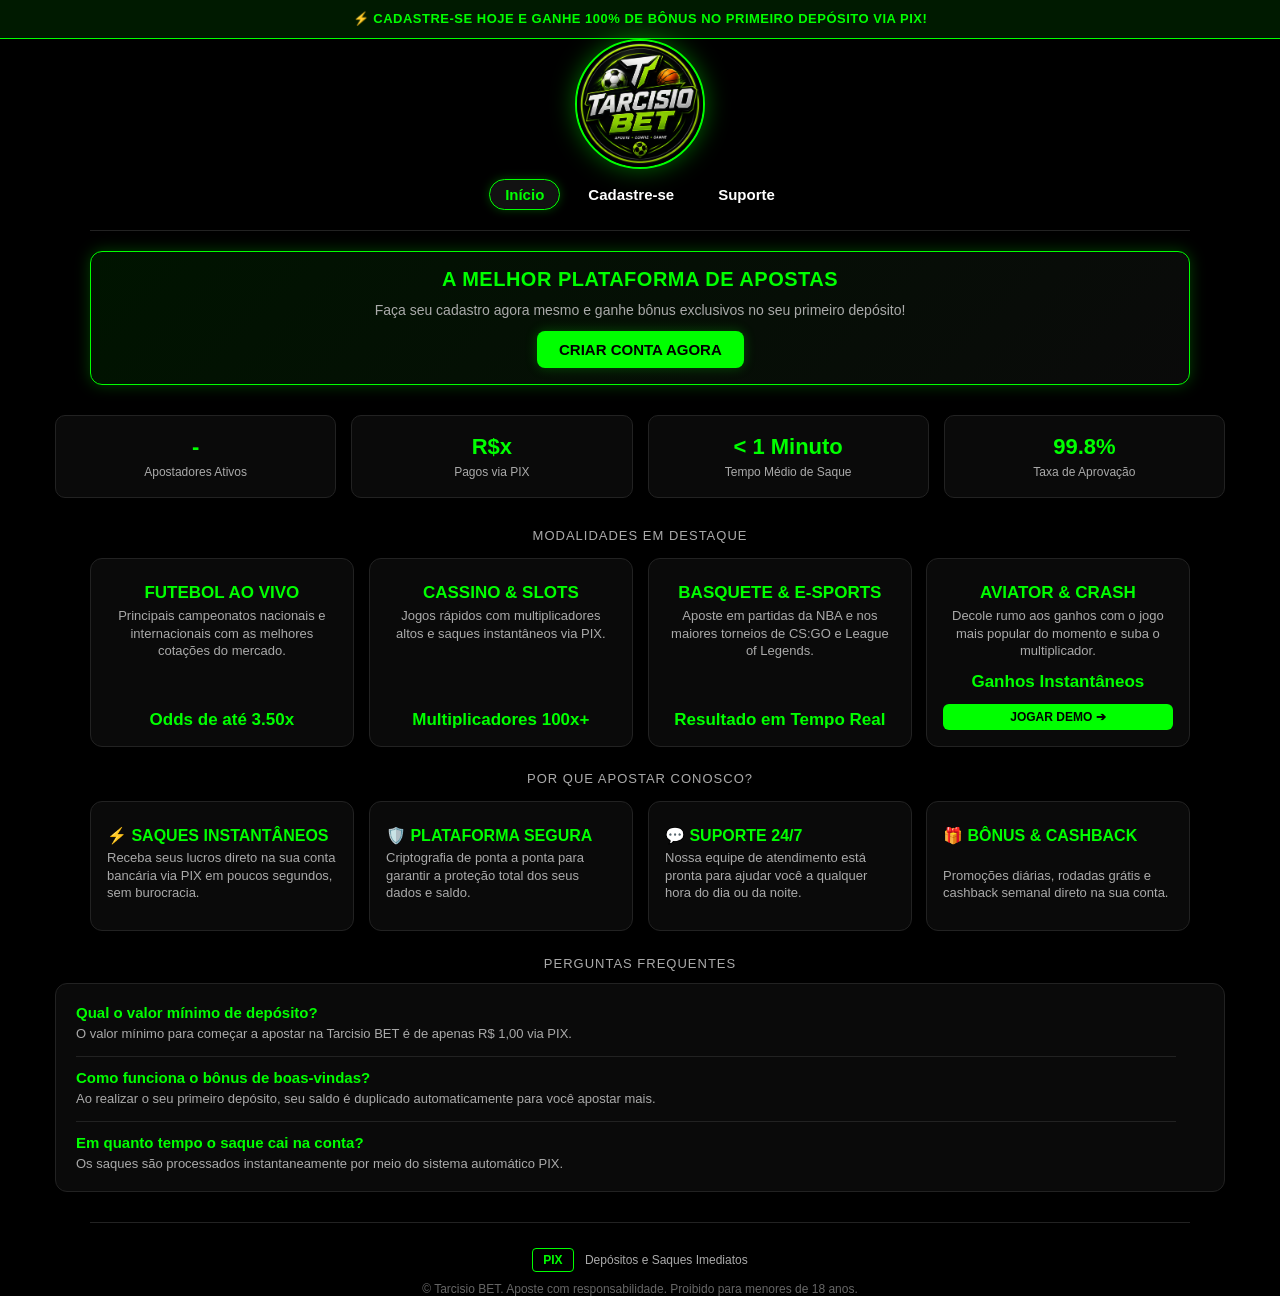
==== commit 0934aced: "melhorias e correções" ====
--- a/dashboard.html
+++ b/dashboard.html
@@ -13,6 +13,9 @@
         }
 
         html, body {
+            background-color: #000000 !important;
+            color: #ffffff !important;
+            font-family: Arial, sans-serif;
             overflow-x: hidden;
             margin: 0;
             padding: 0;
@@ -27,7 +30,7 @@
             margin: 0 auto;
         }
 
-        /* ESTILOS EXCLUSIVOS DO PAINEL DO USUÁRIO (OTIMIZADOS E RESPONSIVOS) */
+        /* ESTILOS EXCLUSIVOS DO PAINEL DO USUÁRIO */
         .bar-usuario {
             background-color: #0a0a0a;
             border: 1px solid #00ff00;
@@ -41,7 +44,7 @@
             flex-wrap: wrap;
             gap: 15px;
             box-shadow: 0 0 15px rgba(0, 255, 0, 0.15);
-            width: calc(100% - 30px); /* Garante margem lateral em mobile */
+            width: calc(100% - 30px);
         }
 
         .info-usuario {
@@ -103,7 +106,7 @@
             transform: scale(1.03);
         }
 
-        /* SEÇÃO DE JOGOS & DEMO (GRID RESPONSIVO OTIMIZADO) */
+        /* SEÇÃO DE JOGOS & DEMO */
         .jogos-grid {
             display: grid;
             grid-template-columns: repeat(auto-fit, minmax(260px, 1fr));
@@ -182,7 +185,7 @@
             width: 100%;
         }
 
-        /* TABELA DE JOGOS AO VIVO COM SUPORTE A ROLAGEM HORIZONTAL NO MOBILE */
+        /* TABELA DE JOGOS AO VIVO */
         .tabela-container {
             max-width: 1100px;
             margin: 20px auto;
@@ -236,6 +239,13 @@
             padding: 0 15px;
         }
 
+        footer {
+            text-align: center;
+            padding: 20px;
+            color: #666;
+            font-size: 13px;
+        }
+
         @media (max-width: 850px) {
             .bar-usuario {
                 flex-direction: column;
@@ -261,15 +271,15 @@
             </a>
         </div>
         
-        <nav class="menu-navegacao">
-            <a class="btn-inicio" href="dashboard.html">Painel</a>
-            <a class="btn-inicio" href="pagamento.html">Depositar</a>
-            <a class="btn-inicio" href="suporte.html">Suporte</a>
-            <a class="btn-inicio" href="index.html" style="color: #ff3333 !important;">Sair</a>
+        <nav class="menu-navegacao" style="display: flex; justify-content: center; gap: 15px; align-items: center; flex-wrap: wrap; padding: 10px;">
+            <a class="btn-inicio" href="dashboard.html" style="color: #ffffff; text-decoration: none; font-weight: bold; padding: 8px 16px;">Painel</a>
+            <a class="btn-inicio" href="pagamento.html" style="color: #ffffff; text-decoration: none; font-weight: bold; padding: 8px 16px;">Depositar</a>
+            <a class="btn-inicio" href="suporte.html" style="color: #ffffff; text-decoration: none; font-weight: bold; padding: 8px 16px;">Suporte</a>
+            <a class="btn-inicio" href="index.html" onclick="localStorage.clear()" style="color: #ff3333 !important; text-decoration: none; font-weight: bold; padding: 8px 16px;">Sair</a>
         </nav>
     </header>
 
-    <hr>
+    <hr style="border: 0; height: 1px; background: #222222; margin: 15px 0;">
 
     <main>
         <!-- BARRA DO USUÁRIO LOGADO -->
@@ -356,18 +366,24 @@
         </div>
     </main>
 
-    <hr>
+    <hr style="border: 0; height: 1px; background: #222222; margin: 15px 0;">
 
     <footer>
         <p>© Tarcisio BET. Aposte com responsabilidade. Proibido para menores de 18 anos.</p>
     </footer>
 
     <script>
-        const params = new URLSearchParams(window.location.search);
-        const nome = params.get('nome');
-        if (nome) {
-            document.getElementById('nome_boas_vindas').textContent = `Bem-vindo(a), ${nome}! 👋`;
-        }
+        // Trava de segurança e exibição do nome via localStorage
+        window.addEventListener('DOMContentLoaded', () => {
+            const nomeSalvo = localStorage.getItem('usuarioLogadoNome');
+
+            if (nomeSalvo) {
+                document.getElementById('nome_boas_vindas').textContent = `Bem-vindo(a), ${nomeSalvo}! 👋`;
+            } else {
+                // Se o usuário tentar acessar a dashboard sem estar logado, expulsa para a index
+                window.location.href = "index.html";
+            }
+        });
 
         function alertaDeposito() {
             if (confirm("Você precisa de saldo para apostar valendo dinheiro real.\nDeseja ir para a página de depósito agora?")) {
